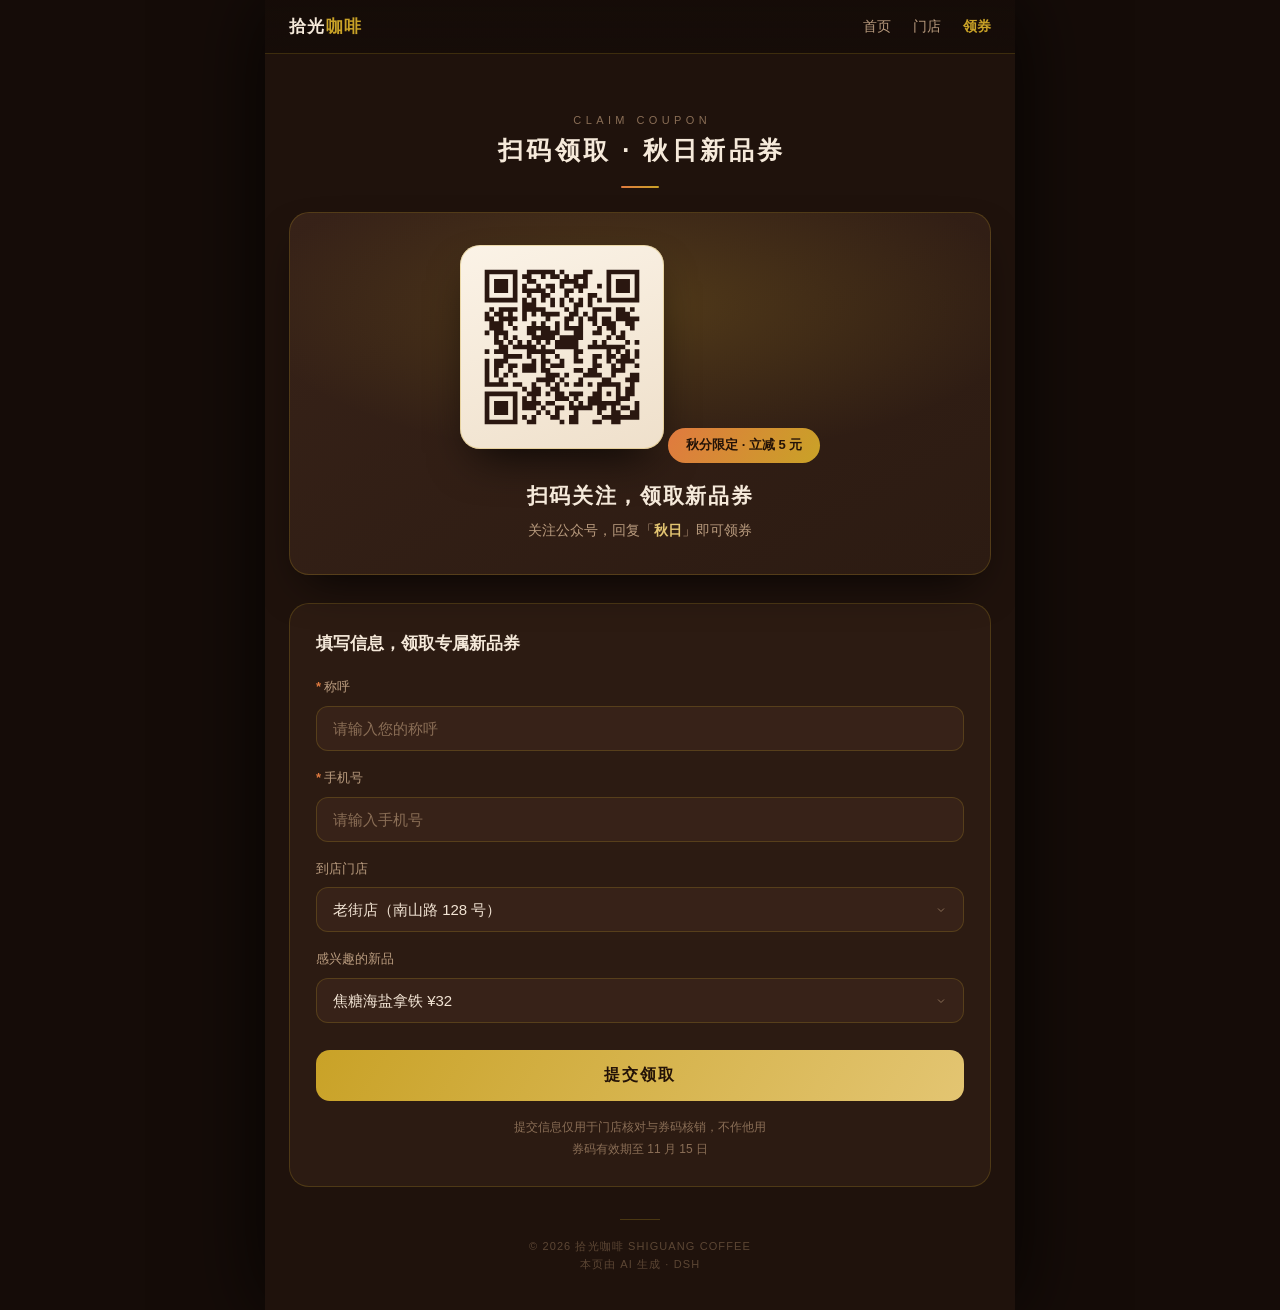
==== promo.html @ 0d2f14d6 "feat: 多页面(门店/领券) + Pexels 摄影图 + 顶部导航" ====
<!doctype html>
<html lang="zh-CN">
<head>
<meta charset="utf-8">
<meta name="viewport" content="width=device-width,initial-scale=1,maximum-scale=1,user-scalable=no,viewport-fit=cover">
<meta name="theme-color" content="#1A0F0A">
<title>扫码领券 · 拾光咖啡</title>
<style>
  :root{
    --bg-deep:#150C08;--bg:#1F120C;--card:#2C1B12;--card-2:#372218;
    --line:rgba(201,162,39,.22);--gold:#C9A227;--gold-lt:#E3C572;
    --caramel:#E07A3F;--cream:#F5E9DA;--text:#F2E4D4;--text-dim:#B99B7E;
    --text-mute:#8A6E56;--success:#7FB56A;--radius:20px;
  }
  *{margin:0;padding:0;box-sizing:border-box;-webkit-tap-highlight-color:transparent}
  html{-webkit-text-size-adjust:100%}
  body{
    background:var(--bg-deep);color:var(--text);
    font-family:"PingFang SC","Hiragino Sans GB","Microsoft YaHei",sans-serif;
    line-height:1.6;overflow-x:hidden;
  }
  #page{max-width:750px;margin:0 auto;position:relative;background:var(--bg);box-shadow:0 0 80px rgba(0,0,0,.8);overflow:hidden}

  .nav{
    position:sticky;top:0;z-index:60;display:flex;align-items:center;justify-content:space-between;
    padding:13px 24px calc(13px + env(safe-area-inset-top));
    background:linear-gradient(180deg,rgba(21,12,8,.96),rgba(21,12,8,.86));
    backdrop-filter:blur(10px);border-bottom:1px solid var(--line);
  }
  .nav .logo{font-size:17px;font-weight:700;color:var(--cream);letter-spacing:.08em}
  .nav .logo span{color:var(--gold)}
  .nav .menu{display:flex;gap:22px;font-size:14px}
  .nav .menu a{text-decoration:none;color:var(--text-dim);transition:color .2s}
  .nav .menu a.on{color:var(--gold);font-weight:600}

  section{padding:0 24px}
  .sec-head{text-align:center;padding:58px 0 24px}
  .sec-head .en{font-size:11px;letter-spacing:.4em;text-indent:.4em;color:var(--text-mute);text-transform:uppercase}
  .sec-head h2{font-size:25px;font-weight:700;color:var(--cream);letter-spacing:.14em;text-indent:.14em}
  .sec-head .bar{width:38px;height:2px;margin:16px auto 0;border-radius:2px;background:linear-gradient(90deg,var(--caramel),var(--gold))}

  .claim{
    position:relative;border-radius:var(--radius);overflow:hidden;text-align:center;
    background:linear-gradient(150deg,#372218,#2C1B12);border:1px solid var(--line);
    box-shadow:0 20px 46px -18px rgba(0,0,0,.85);padding:32px 24px;
  }
  .claim::before{content:"";position:absolute;inset:0;pointer-events:none;
    background:radial-gradient(80% 60% at 50% 26%,rgba(201,162,39,.2),transparent 70%)}
  .claim .qr-wrap{position:relative;display:inline-block;padding:20px;border-radius:20px;
    background:linear-gradient(160deg,#FBF3E7,#EFE0CB);
    box-shadow:0 20px 46px -16px rgba(0,0,0,.85),0 0 0 1px rgba(201,162,39,.3) inset}
  .claim .qr-wrap img{display:block;width:164px;height:164px}
  .claim .tag{position:relative;display:inline-block;margin-top:18px;padding:7px 18px;border-radius:999px;
    background:linear-gradient(120deg,var(--caramel),var(--gold));color:#231207;font-weight:700;font-size:13px}
  .claim .title{position:relative;margin-top:16px;font-size:21px;font-weight:700;color:var(--cream);letter-spacing:.08em}
  .claim .sub{position:relative;margin-top:8px;font-size:13.5px;color:var(--text-dim)}
  .claim .sub b{color:var(--gold-lt)}

  .form-card{margin-top:28px;background:var(--card);border:1px solid var(--line);border-radius:var(--radius);padding:26px}
  .form-card .title{margin-bottom:20px;font-size:17px;font-weight:600;color:var(--cream)}
  .form-row{margin-bottom:17px}
  .form-row .lbl{font-size:13px;color:var(--text-dim);margin-bottom:8px}
  .form-row .req{color:var(--caramel);font-weight:700;margin-right:3px}
  .form-row input,.form-row select{
    width:100%;padding:13px 16px;border-radius:12px;font-size:15px;color:var(--text);
    background:var(--card-2);border:1px solid var(--line);outline:none;transition:border-color .2s;
    font-family:inherit;appearance:none;
  }
  .form-row select{background-image:url("data:image/svg+xml,%3Csvg xmlns='http://www.w3.org/2000/svg' width='12' height='12' viewBox='0 0 24 24' fill='none' stroke='%238A6E56' stroke-width='2'%3E%3Cpath d='M6 9l6 6 6-6'/%3E%3C/svg%3E");
    background-repeat:no-repeat;background-position:right 16px center}
  .form-row input:focus,.form-row select:focus{border-color:var(--gold)}
  .form-row input::placeholder{color:var(--text-mute)}
  .btn-submit{
    width:100%;margin-top:10px;padding:15px;border:none;border-radius:14px;cursor:pointer;
    background:linear-gradient(120deg,var(--gold),#E3C572);color:#231207;font-size:16px;font-weight:700;
    letter-spacing:.12em;transition:opacity .2s,transform .1s;font-family:inherit;
  }
  .btn-submit:active{transform:scale(.985)}
  .btn-submit:disabled{opacity:.55;cursor:not-allowed}

  .result{display:none;margin-top:18px;padding:18px;border-radius:14px;
    background:rgba(127,181,106,.12);border:1px solid rgba(127,181,106,.4);text-align:center}
  .result.show{display:block;animation:fade .4s ease}
  .result.warn{background:rgba(224,122,63,.12);border-color:rgba(224,122,63,.45)}
  @keyframes fade{from{opacity:0;transform:translateY(6px)}to{opacity:1;transform:none}}
  .result .icon{width:52px;height:52px;border-radius:50%;background:rgba(127,181,106,.2);
    display:flex;align-items:center;justify-content:center;margin:0 auto 12px;font-size:26px;color:var(--success)}
  .result.warn .icon{background:rgba(224,122,63,.2);color:var(--caramel)}
  .result .t1{font-size:16px;font-weight:700;color:var(--cream)}
  .result .t2{margin-top:6px;font-size:12.5px;color:var(--text-dim);line-height:1.7}

  .err{color:var(--caramel);font-size:12.5px;margin-top:-8px;margin-bottom:12px;display:none}
  .err.show{display:block}

  .tips{margin-top:16px;font-size:12px;color:var(--text-mute);text-align:center;line-height:1.8}
  .footer{margin-top:32px;text-align:center;font-size:11px;color:#5C4634;letter-spacing:.1em;padding-bottom:36px}
  .footer .rule{width:40px;height:1px;margin:0 auto 18px;background:rgba(201,162,39,.25)}
</style>
</head>
<body>
<div id="page">

  <nav class="nav">
    <div class="logo">拾光<span>咖啡</span></div>
    <div class="menu">
      <a href="index.html">首页</a>
      <a href="store.html">门店</a>
      <a href="promo.html" class="on">领券</a>
    </div>
  </nav>

  <section>
    <div class="sec-head">
      <div class="en">Claim Coupon</div>
      <h2>扫码领取 · 秋日新品券</h2>
      <div class="bar"></div>
    </div>

    <div class="claim">
      <div class="qr-wrap"><img src="assets/qr.svg" alt="领取券码二维码"></div>
      <div class="tag">秋分限定 · 立减 5 元</div>
      <div class="title">扫码关注，领取新品券</div>
      <div class="sub">关注公众号，回复「<b>秋日</b>」即可领券</div>
    </div>

    <div class="form-card">
      <div class="title">填写信息，领取专属新品券</div>

      <div class="form-row">
        <div class="lbl"><span class="req">*</span>称呼</div>
        <input type="text" id="name" placeholder="请输入您的称呼" maxlength="20" autocomplete="name">
      </div>

      <div class="form-row">
        <div class="lbl"><span class="req">*</span>手机号</div>
        <input type="tel" id="phone" placeholder="请输入手机号" maxlength="11" inputmode="numeric" autocomplete="tel">
      </div>

      <div class="form-row">
        <div class="lbl">到店门店</div>
        <select id="store">
          <option value="老街店">老街店（南山路 128 号）</option>
          <option value="南山店">南山店（南山路 218 号）</option>
        </select>
      </div>

      <div class="form-row">
        <div class="lbl">感兴趣的新品</div>
        <select id="drink">
          <option value="焦糖海盐拿铁">焦糖海盐拿铁 ¥32</option>
          <option value="桂花冷萃">桂花冷萃 ¥30</option>
          <option value="黑巧摩卡">黑巧摩卡 ¥34</option>
          <option value="都想试试">都想试试</option>
        </select>
      </div>

      <div class="err" id="err"></div>
      <button class="btn-submit" id="submitBtn">提交领取</button>

      <div class="result" id="result">
        <div class="icon" id="resultIcon">✓</div>
        <div class="t1" id="resultTitle">领取成功！</div>
        <div class="t2" id="resultMsg">券码已记录，到店报手机号即可核销</div>
      </div>

      <div class="tips">
        提交信息仅用于门店核对与券码核销，不作他用<br>
        券码有效期至 11 月 15 日
      </div>
    </div>
  </section>

  <div class="footer">
    <div class="rule"></div>
    © 2026 拾光咖啡 SHIGUANG COFFEE<br>
    本页由 AI 生成 · DSH
  </div>

</div>

<script>
/* ============================================================
   表单提交配置
   ------------------------------------------------------------
   GitHub Pages 是纯静态托管, 没有服务器, 表单需投递到外部接收端。
   这里用 FormSubmit.co (免注册、免服务器):
     把下面的邮箱换成你的邮箱, 第一次提交后去邮箱点一次确认链接
     即永久生效 (每个邮箱只需确认一次)。
   未替换邮箱前, 提交会保存在本机 localStorage 兜底, 不会丢数据。
   ============================================================ */
var FORM_ENDPOINT = 'https://formsubmit.co/ajax/YOUR_EMAIL@example.com';

(function () {
  var btn = document.getElementById('submitBtn');
  var errEl = document.getElementById('err');
  var result = document.getElementById('result');
  var resultIcon = document.getElementById('resultIcon');
  var resultTitle = document.getElementById('resultTitle');
  var resultMsg = document.getElementById('resultMsg');

  var LS_KEY = 'shiguang_coupon_records';

  function showErr(msg) { errEl.textContent = msg; errEl.classList.add('show'); }
  function clearErr() { errEl.textContent = ''; errEl.classList.remove('show'); }

  function saveLocal(rec) {
    try {
      var arr = JSON.parse(localStorage.getItem(LS_KEY) || '[]');
      arr.push(rec);
      localStorage.setItem(LS_KEY, JSON.stringify(arr));
    } catch (e) { /* 隐私模式下忽略 */ }
  }

  function showResult(ok, title, msg) {
    resultIcon.textContent = ok ? '\u2713' : '!';
    resultTitle.textContent = title;
    resultMsg.textContent = msg;
    result.classList.toggle('warn', !ok);
    result.classList.add('show');
  }

  btn.addEventListener('click', function () {
    clearErr();

    var name = document.getElementById('name').value.trim();
    var phone = document.getElementById('phone').value.trim();
    var store = document.getElementById('store').value;
    var drink = document.getElementById('drink').value;

    if (!name) { showErr('请填写您的称呼'); document.getElementById('name').focus(); return; }
    if (!/^1[3-9]\d{9}$/.test(phone)) { showErr('请填写正确的 11 位手机号'); document.getElementById('phone').focus(); return; }

    var rec = {
      name: name, phone: phone, store: store, drink: drink,
      page: 'promo', ts: new Date().toLocaleString('zh-CN')
    };
    saveLocal(rec);

    btn.disabled = true;
    btn.textContent = '提交中…';

    // 未配置接收端时直接本地成功(数据已存 localStorage)
    if (FORM_ENDPOINT.indexOf('YOUR_EMAIL') !== -1) {
      setTimeout(function () {
        btn.disabled = false;
        btn.textContent = '提交领取';
        showResult(true, '领取成功！', '券码已记录，到店报手机号即可核销');
      }, 600);
      return;
    }

    fetch(FORM_ENDPOINT, {
      method: 'POST',
      headers: { 'Content-Type': 'application/json', 'Accept': 'application/json' },
      body: JSON.stringify(rec)
    })
      .then(function (r) { return r.ok ? r.json() : Promise.reject(r.status); })
      .then(function () { showResult(true, '领取成功！', '券码已发送，到店报手机号即可核销'); })
      .catch(function () { showResult(false, '已记录（网络异常）', '你的信息已保存在本机，请截图此页到店出示'); })
      .then(function () { btn.disabled = false; btn.textContent = '提交领取'; });
  });
})();
</script>
</body>
</html>
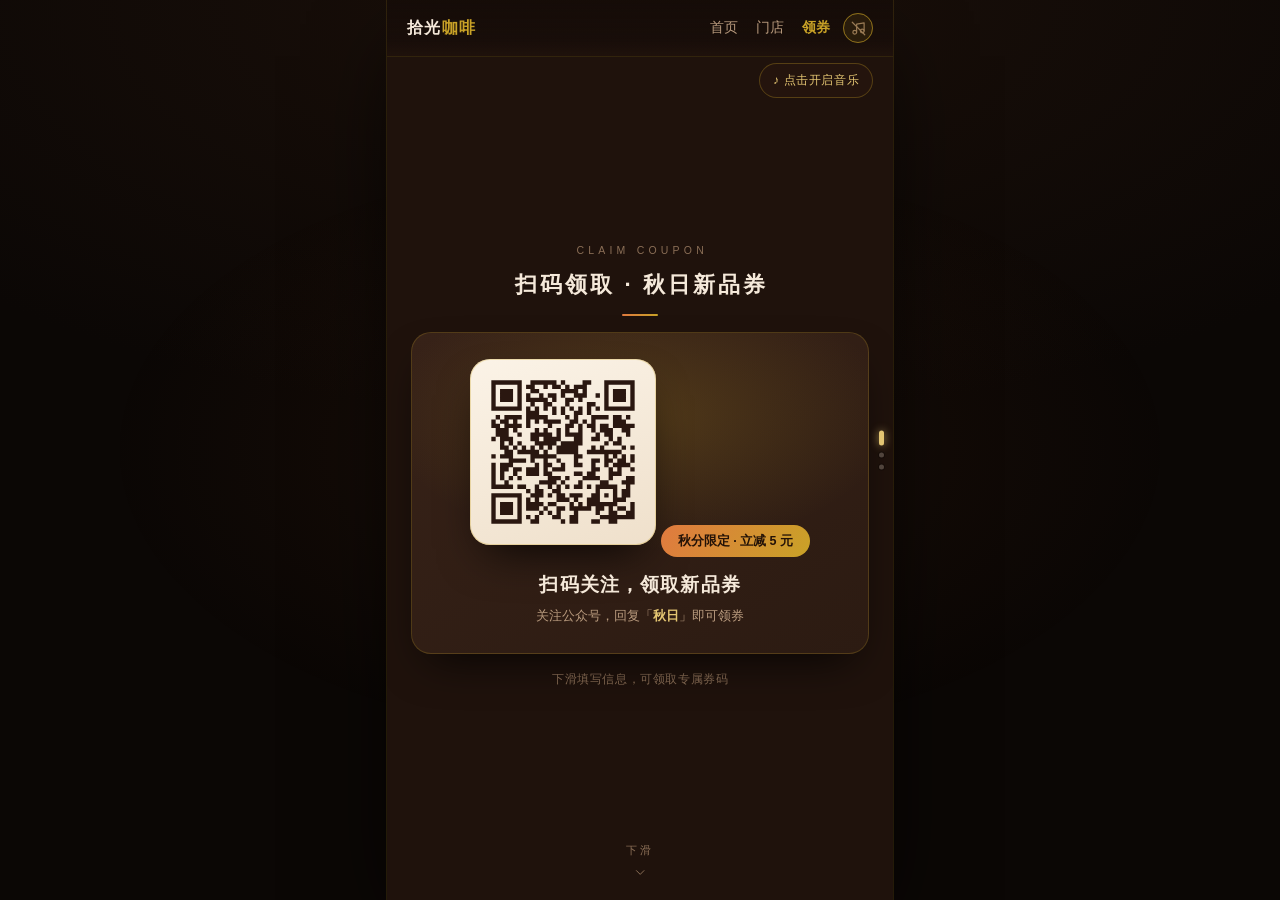
==== commit 7f51c48b: "deploy: 2026-10-04 13:53:29" ====
--- a/promo.html
+++ b/promo.html
@@ -4,6 +4,11 @@
 <meta charset="utf-8">
 <meta name="viewport" content="width=device-width,initial-scale=1,maximum-scale=1,user-scalable=no,viewport-fit=cover">
 <meta name="theme-color" content="#1A0F0A">
+<meta name="description" content="拾光咖啡 · 秋日新品券免费领，立减 5 元。扫码关注回复「秋日」即可领取。">
+<meta property="og:title" content="拾光咖啡 · 秋日新品券">
+<meta property="og:description" content="秋分限定 · 立减 5 元。填写信息即可领取专属券码。">
+<meta property="og:image" content="assets/img/prod-01.webp">
+<meta property="og:type" content="website">
 <title>扫码领券 · 拾光咖啡</title>
 <style>
   :root{
@@ -19,184 +24,271 @@
     font-family:"PingFang SC","Hiragino Sans GB","Microsoft YaHei",sans-serif;
     line-height:1.6;overflow-x:hidden;
   }
-  #page{max-width:750px;margin:0 auto;position:relative;background:var(--bg);box-shadow:0 0 80px rgba(0,0,0,.8);overflow:hidden}
+  #page{background:var(--bg)}
 
   .nav{
-    position:sticky;top:0;z-index:60;display:flex;align-items:center;justify-content:space-between;
-    padding:13px 24px calc(13px + env(safe-area-inset-top));
-    background:linear-gradient(180deg,rgba(21,12,8,.96),rgba(21,12,8,.86));
-    backdrop-filter:blur(10px);border-bottom:1px solid var(--line);
-  }
-  .nav .logo{font-size:17px;font-weight:700;color:var(--cream);letter-spacing:.08em}
+    display:flex;align-items:center;justify-content:space-between;
+    padding:13px 20px calc(13px + env(safe-area-inset-top));
+    background:linear-gradient(180deg,rgba(21,12,8,.94),rgba(21,12,8,.72) 70%,rgba(21,12,8,0));
+    border-bottom:1px solid rgba(201,162,39,.16);
+  }
+  .nav .logo{font-size:16px;font-weight:700;color:var(--cream);letter-spacing:.08em}
   .nav .logo span{color:var(--gold)}
-  .nav .menu{display:flex;gap:22px;font-size:14px}
+  .nav .nav-right{display:flex;align-items:center;gap:13px}
+  .nav .menu{display:flex;gap:18px;font-size:13.5px}
   .nav .menu a{text-decoration:none;color:var(--text-dim);transition:color .2s}
   .nav .menu a.on{color:var(--gold);font-weight:600}
 
-  section{padding:0 24px}
-  .sec-head{text-align:center;padding:58px 0 24px}
-  .sec-head .en{font-size:11px;letter-spacing:.4em;text-indent:.4em;color:var(--text-mute);text-transform:uppercase}
-  .sec-head h2{font-size:25px;font-weight:700;color:var(--cream);letter-spacing:.14em;text-indent:.14em}
-  .sec-head .bar{width:38px;height:2px;margin:16px auto 0;border-radius:2px;background:linear-gradient(90deg,var(--caramel),var(--gold))}
-
+  .sec-head{text-align:center;padding:0 0 16px}
+  .sec-head .en{font-size:10.5px;letter-spacing:.4em;text-indent:.4em;color:var(--text-mute);text-transform:uppercase}
+  .sec-head h2{margin-top:8px;font-size:22px;font-weight:700;color:var(--cream);letter-spacing:.14em;text-indent:.14em}
+  .sec-head .bar{width:36px;height:2px;margin:12px auto 0;border-radius:2px;
+    background:linear-gradient(90deg,var(--caramel),var(--gold))}
+
+  /* ---------- 第 1 屏: 扫码 ---------- */
+  .s-scan{justify-content:center;align-items:center;text-align:center;padding:0 24px 26px}
   .claim{
-    position:relative;border-radius:var(--radius);overflow:hidden;text-align:center;
+    position:relative;border-radius:var(--radius);text-align:center;width:100%;
     background:linear-gradient(150deg,#372218,#2C1B12);border:1px solid var(--line);
-    box-shadow:0 20px 46px -18px rgba(0,0,0,.85);padding:32px 24px;
+    box-shadow:0 20px 46px -18px rgba(0,0,0,.85);padding:26px 22px;
   }
   .claim::before{content:"";position:absolute;inset:0;pointer-events:none;
     background:radial-gradient(80% 60% at 50% 26%,rgba(201,162,39,.2),transparent 70%)}
-  .claim .qr-wrap{position:relative;display:inline-block;padding:20px;border-radius:20px;
+  .claim .qr-wrap{position:relative;display:inline-block;padding:17px;border-radius:20px;
     background:linear-gradient(160deg,#FBF3E7,#EFE0CB);
     box-shadow:0 20px 46px -16px rgba(0,0,0,.85),0 0 0 1px rgba(201,162,39,.3) inset}
-  .claim .qr-wrap img{display:block;width:164px;height:164px}
-  .claim .tag{position:relative;display:inline-block;margin-top:18px;padding:7px 18px;border-radius:999px;
-    background:linear-gradient(120deg,var(--caramel),var(--gold));color:#231207;font-weight:700;font-size:13px}
-  .claim .title{position:relative;margin-top:16px;font-size:21px;font-weight:700;color:var(--cream);letter-spacing:.08em}
-  .claim .sub{position:relative;margin-top:8px;font-size:13.5px;color:var(--text-dim)}
+  .claim .qr-wrap img{display:block;width:152px;height:152px}
+  .claim .tag{position:relative;display:inline-block;margin-top:16px;padding:6px 17px;border-radius:999px;
+    background:linear-gradient(120deg,var(--caramel),var(--gold));color:#231207;font-weight:700;font-size:12.5px}
+  .claim .title{position:relative;margin-top:13px;font-size:19px;font-weight:700;color:var(--cream);letter-spacing:.06em}
+  .claim .sub{position:relative;margin-top:6px;font-size:13px;color:var(--text-dim)}
   .claim .sub b{color:var(--gold-lt)}
-
-  .form-card{margin-top:28px;background:var(--card);border:1px solid var(--line);border-radius:var(--radius);padding:26px}
-  .form-card .title{margin-bottom:20px;font-size:17px;font-weight:600;color:var(--cream)}
-  .form-row{margin-bottom:17px}
-  .form-row .lbl{font-size:13px;color:var(--text-dim);margin-bottom:8px}
+  .scan-note{margin-top:16px;font-size:12px;color:var(--text-mute);letter-spacing:.05em}
+
+  /* 扫码屏压缩: 小屏上若仍超出, 缩小二维码与留白 */
+  .s-scan.is-tight{padding-bottom:18px}
+  .s-scan.is-tight .sec-head{padding-bottom:10px}
+  .s-scan.is-tight .claim{padding:20px 18px}
+  .s-scan.is-tight .claim .qr-wrap{padding:14px}
+  .s-scan.is-tight .claim .qr-wrap img{width:136px;height:136px}
+  .s-scan.is-tight .scan-note{margin-top:12px}
+
+  .s-scan.is-tighter .sec-head .en{display:none}
+  .s-scan.is-tighter .sec-head h2{font-size:18px;margin-top:0}
+  .s-scan.is-tighter .sec-head .bar{display:none}
+  .s-scan.is-tighter .claim{padding:16px 14px}
+  .s-scan.is-tighter .claim .qr-wrap{padding:12px}
+  .s-scan.is-tighter .claim .qr-wrap img{width:118px;height:118px}
+  .s-scan.is-tighter .claim .tag{margin-top:11px;font-size:12px;padding:5px 14px}
+  .s-scan.is-tighter .claim .title{font-size:16.5px;margin-top:9px}
+  .s-scan.is-tighter .claim .sub{font-size:12px;margin-top:5px}
+  .s-scan.is-tighter .scan-note{margin-top:9px;font-size:11px}
+
+  /* ---------- 第 2 屏: 表单 ---------- */
+  .s-form{justify-content:center;padding:0 24px 22px}
+  .form-card{background:var(--card);border:1px solid var(--line);border-radius:var(--radius);padding:22px}
+  .form-row{margin-bottom:15px}
+  .form-row .lbl{font-size:12.5px;color:var(--text-dim);margin-bottom:7px}
   .form-row .req{color:var(--caramel);font-weight:700;margin-right:3px}
   .form-row input,.form-row select{
-    width:100%;padding:13px 16px;border-radius:12px;font-size:15px;color:var(--text);
+    width:100%;padding:12px 15px;border-radius:12px;font-size:15px;color:var(--text);
     background:var(--card-2);border:1px solid var(--line);outline:none;transition:border-color .2s;
     font-family:inherit;appearance:none;
   }
   .form-row select{background-image:url("data:image/svg+xml,%3Csvg xmlns='http://www.w3.org/2000/svg' width='12' height='12' viewBox='0 0 24 24' fill='none' stroke='%238A6E56' stroke-width='2'%3E%3Cpath d='M6 9l6 6 6-6'/%3E%3C/svg%3E");
-    background-repeat:no-repeat;background-position:right 16px center}
+    background-repeat:no-repeat;background-position:right 15px center}
   .form-row input:focus,.form-row select:focus{border-color:var(--gold)}
   .form-row input::placeholder{color:var(--text-mute)}
   .btn-submit{
-    width:100%;margin-top:10px;padding:15px;border:none;border-radius:14px;cursor:pointer;
-    background:linear-gradient(120deg,var(--gold),#E3C572);color:#231207;font-size:16px;font-weight:700;
+    width:100%;margin-top:6px;padding:14px;border:none;border-radius:14px;cursor:pointer;
+    background:linear-gradient(120deg,var(--gold),#E3C572);color:#231207;font-size:15.5px;font-weight:700;
     letter-spacing:.12em;transition:opacity .2s,transform .1s;font-family:inherit;
   }
   .btn-submit:active{transform:scale(.985)}
   .btn-submit:disabled{opacity:.55;cursor:not-allowed}
-
-  .result{display:none;margin-top:18px;padding:18px;border-radius:14px;
-    background:rgba(127,181,106,.12);border:1px solid rgba(127,181,106,.4);text-align:center}
-  .result.show{display:block;animation:fade .4s ease}
-  .result.warn{background:rgba(224,122,63,.12);border-color:rgba(224,122,63,.45)}
-  @keyframes fade{from{opacity:0;transform:translateY(6px)}to{opacity:1;transform:none}}
-  .result .icon{width:52px;height:52px;border-radius:50%;background:rgba(127,181,106,.2);
-    display:flex;align-items:center;justify-content:center;margin:0 auto 12px;font-size:26px;color:var(--success)}
-  .result.warn .icon{background:rgba(224,122,63,.2);color:var(--caramel)}
-  .result .t1{font-size:16px;font-weight:700;color:var(--cream)}
-  .result .t2{margin-top:6px;font-size:12.5px;color:var(--text-dim);line-height:1.7}
-
-  .err{color:var(--caramel);font-size:12.5px;margin-top:-8px;margin-bottom:12px;display:none}
+  .err{color:var(--caramel);font-size:12.5px;margin-top:-6px;margin-bottom:10px;display:none}
   .err.show{display:block}
-
-  .tips{margin-top:16px;font-size:12px;color:var(--text-mute);text-align:center;line-height:1.8}
-  .footer{margin-top:32px;text-align:center;font-size:11px;color:#5C4634;letter-spacing:.1em;padding-bottom:36px}
-  .footer .rule{width:40px;height:1px;margin:0 auto 18px;background:rgba(201,162,39,.25)}
+  .tips{margin-top:13px;font-size:11.5px;color:var(--text-mute);text-align:center;line-height:1.75}
+
+  /* ---------- 表单屏压缩: 由 h5-core.js 实测溢出后加类 ----------
+     目的: 小屏(320x568 / 360x640)上表单也必须完整放进一个 9:16 页面。
+     第一级 is-tight 收紧间距; 第二级 is-tighter 进一步缩小并精简表头。 */
+  .s-form.is-tight .sec-head{padding-bottom:9px}
+  .s-form.is-tight .sec-head h2{font-size:19px;margin-top:6px}
+  .s-form.is-tight .sec-head .bar{margin-top:9px}
+  .s-form.is-tight .form-card{padding:16px}
+  .s-form.is-tight .form-row{margin-bottom:10px}
+  .s-form.is-tight .form-row .lbl{margin-bottom:5px}
+  .s-form.is-tight .form-row input,.s-form.is-tight .form-row select{padding:10px 13px;font-size:14.5px}
+  .s-form.is-tight .btn-submit{padding:12px;font-size:15px}
+  .s-form.is-tight .tips{margin-top:9px;font-size:11px;line-height:1.6}
+
+  .s-form.is-tighter .sec-head{padding-bottom:8px}
+  .s-form.is-tighter .sec-head .en{display:none}
+  .s-form.is-tighter .sec-head h2{font-size:17px;margin-top:0}
+  .s-form.is-tighter .sec-head .bar{display:none}
+  .s-form.is-tighter .form-card{padding:13px}
+  .s-form.is-tighter .form-row{margin-bottom:8px}
+  .s-form.is-tighter .form-row .lbl{font-size:12px;margin-bottom:4px}
+  .s-form.is-tighter .form-row input,.s-form.is-tighter .form-row select{padding:9px 12px;font-size:14px;border-radius:10px}
+  .s-form.is-tighter .btn-submit{padding:11px;font-size:14.5px;margin-top:2px;border-radius:12px}
+  .s-form.is-tighter .err{margin-bottom:7px}
+  .s-form.is-tighter .tips{margin-top:7px;font-size:10.5px;line-height:1.5}
+
+  /* ---------- 第 3 屏: 成功 ---------- */
+  .s-done{justify-content:center;align-items:center;text-align:center;padding:0 30px 30px}
+  .done-badge{
+    width:92px;height:92px;border-radius:50%;display:flex;align-items:center;justify-content:center;
+    background:radial-gradient(circle at 50% 38%,rgba(127,181,106,.28),rgba(127,181,106,.08));
+    border:1px solid rgba(127,181,106,.45);font-size:42px;color:var(--success);
+    animation:pop .5s cubic-bezier(.2,.9,.3,1.2);
+  }
+  @keyframes pop{from{opacity:0;transform:scale(.7)}to{opacity:1;transform:none}}
+  .done-t1{margin-top:22px;font-size:23px;font-weight:800;color:var(--cream);letter-spacing:.08em}
+  .done-t2{margin-top:10px;font-size:13.5px;color:var(--text-dim);line-height:1.8;max-width:26ch}
+  .done-code{
+    margin-top:22px;padding:14px 26px;border-radius:15px;
+    background:rgba(201,162,39,.09);border:1px dashed rgba(201,162,39,.42);
+  }
+  .done-code .k{font-size:10.5px;color:var(--text-mute);letter-spacing:.22em}
+  .done-code .v{margin-top:5px;font-size:20px;font-weight:700;color:var(--gold-lt);
+    font-family:Georgia,serif;letter-spacing:.13em}
+  .done-actions{margin-top:26px;display:flex;gap:12px}
+  .done-actions a{
+    padding:12px 24px;border-radius:12px;font-size:14px;font-weight:600;
+    text-decoration:none;letter-spacing:.06em;
+  }
+  .done-actions .a1{background:linear-gradient(120deg,var(--gold),#E3C572);color:#231207}
+  .done-actions .a2{background:rgba(245,233,218,.07);color:var(--text-dim);
+    border:1px solid rgba(245,233,218,.12)}
+  .done-foot{margin-top:26px;font-size:10.5px;color:#5C4634;letter-spacing:.1em;line-height:1.9}
 </style>
+<!-- H5 通用核心: 9:16 翻页舞台 + 背景音乐。须在本页样式之后引入 -->
+<link rel="stylesheet" href="assets/h5-core.css">
 </head>
 <body>
 <div id="page">
 
   <nav class="nav">
     <div class="logo">拾光<span>咖啡</span></div>
-    <div class="menu">
-      <a href="index.html">首页</a>
-      <a href="store.html">门店</a>
-      <a href="promo.html" class="on">领券</a>
+    <div class="nav-right">
+      <div class="menu">
+        <a href="index.html">首页</a>
+        <a href="store.html">门店</a>
+        <a href="promo.html" class="on">领券</a>
+      </div>
+      <!-- 音乐开关停靠点: 与首页一致, 统一放导航右上角 -->
+      <span data-bgm-slot></span>
     </div>
   </nav>
 
-  <section>
-    <div class="sec-head">
-      <div class="en">Claim Coupon</div>
-      <h2>扫码领取 · 秋日新品券</h2>
-      <div class="bar"></div>
-    </div>
-
-    <div class="claim">
-      <div class="qr-wrap"><img src="assets/qr.svg" alt="领取券码二维码"></div>
-      <div class="tag">秋分限定 · 立减 5 元</div>
-      <div class="title">扫码关注，领取新品券</div>
-      <div class="sub">关注公众号，回复「<b>秋日</b>」即可领券</div>
-    </div>
-
-    <div class="form-card">
-      <div class="title">填写信息，领取专属新品券</div>
-
-      <div class="form-row">
-        <div class="lbl"><span class="req">*</span>称呼</div>
-        <input type="text" id="name" placeholder="请输入您的称呼" maxlength="20" autocomplete="name">
-      </div>
-
-      <div class="form-row">
-        <div class="lbl"><span class="req">*</span>手机号</div>
-        <input type="tel" id="phone" placeholder="请输入手机号" maxlength="11" inputmode="numeric" autocomplete="tel">
-      </div>
-
-      <div class="form-row">
-        <div class="lbl">到店门店</div>
-        <select id="store">
-          <option value="老街店">老街店（南山路 128 号）</option>
-          <option value="南山店">南山店（南山路 218 号）</option>
-        </select>
-      </div>
-
-      <div class="form-row">
-        <div class="lbl">感兴趣的新品</div>
-        <select id="drink">
-          <option value="焦糖海盐拿铁">焦糖海盐拿铁 ¥32</option>
-          <option value="桂花冷萃">桂花冷萃 ¥30</option>
-          <option value="黑巧摩卡">黑巧摩卡 ¥34</option>
-          <option value="都想试试">都想试试</option>
-        </select>
-      </div>
-
-      <div class="err" id="err"></div>
-      <button class="btn-submit" id="submitBtn">提交领取</button>
-
-      <div class="result" id="result">
-        <div class="icon" id="resultIcon">✓</div>
-        <div class="t1" id="resultTitle">领取成功！</div>
-        <div class="t2" id="resultMsg">券码已记录，到店报手机号即可核销</div>
-      </div>
-
-      <div class="tips">
-        提交信息仅用于门店核对与券码核销，不作他用<br>
-        券码有效期至 11 月 15 日
-      </div>
-    </div>
-  </section>
-
-  <div class="footer">
-    <div class="rule"></div>
-    © 2026 拾光咖啡 SHIGUANG COFFEE<br>
-    本页由 AI 生成 · DSH
+  <div class="h5-scroll">
+
+    <!-- ---------- 第 1 屏 · 扫码 ---------- -->
+    <section class="screen s-scan">
+      <div class="sec-head">
+        <div class="en">Claim Coupon</div>
+        <h2>扫码领取 · 秋日新品券</h2>
+        <div class="bar"></div>
+      </div>
+
+      <div class="claim">
+        <div class="qr-wrap"><img src="assets/qr.svg" alt="领取券码二维码"></div>
+        <div class="tag">秋分限定 · 立减 5 元</div>
+        <div class="title">扫码关注，领取新品券</div>
+        <div class="sub">关注公众号，回复「<b>秋日</b>」即可领券</div>
+      </div>
+
+      <div class="scan-note">下滑填写信息，可领取专属券码</div>
+    </section>
+
+    <!-- ---------- 第 2 屏 · 填写信息 ---------- -->
+    <section class="screen s-form">
+      <div class="sec-head">
+        <div class="en">Your Info</div>
+        <h2>填写信息</h2>
+        <div class="bar"></div>
+      </div>
+
+      <div class="form-card">
+        <div class="form-row">
+          <label class="lbl" for="name"><span class="req">*</span>称呼</label>
+          <input type="text" id="name" placeholder="请输入您的称呼" maxlength="20" autocomplete="name">
+        </div>
+
+        <div class="form-row">
+          <label class="lbl" for="phone"><span class="req">*</span>手机号</label>
+          <input type="tel" id="phone" placeholder="请输入手机号" maxlength="11" inputmode="numeric" autocomplete="tel">
+        </div>
+
+        <div class="form-row">
+          <label class="lbl" for="store">到店门店</label>
+          <select id="store">
+            <option value="老街店">老街店（南山路 128 号）</option>
+            <option value="南山店">南山店（南山路 218 号）</option>
+          </select>
+        </div>
+
+        <div class="form-row">
+          <label class="lbl" for="drink">感兴趣的新品</label>
+          <select id="drink">
+            <option value="焦糖海盐拿铁">焦糖海盐拿铁 ¥32</option>
+            <option value="桂花冷萃">桂花冷萃 ¥30</option>
+            <option value="黑巧摩卡">黑巧摩卡 ¥34</option>
+            <option value="都想试试">都想试试</option>
+          </select>
+        </div>
+
+        <div class="err" id="err"></div>
+        <button class="btn-submit" id="submitBtn">提交领取</button>
+
+        <div class="tips">
+          提交信息仅用于门店核对与券码核销，不作他用<br>
+          券码有效期至 11 月 15 日
+        </div>
+      </div>
+    </section>
+
+    <!-- ---------- 第 3 屏 · 领取成功 ---------- -->
+    <section class="screen s-done">
+      <div class="done-badge" id="doneIcon">✓</div>
+      <div class="done-t1" id="doneTitle">领取成功！</div>
+      <div class="done-t2" id="doneMsg">券码已记录，到店报手机号即可核销</div>
+      <div class="done-code">
+        <div class="k">专属券码</div>
+        <div class="v" id="doneCode">— — — —</div>
+      </div>
+      <div class="done-actions">
+        <a class="a1" href="store.html">查看门店</a>
+        <a class="a2" href="index.html">回首页</a>
+      </div>
+      <div class="done-foot">
+        © 2026 拾光咖啡 SHIGUANG COFFEE<br>
+        本页由 AI 生成 · DSH
+      </div>
+    </section>
+
   </div>
-
 </div>
 
 <script>
 /* ============================================================
    表单提交配置
    ------------------------------------------------------------
-   GitHub Pages 是纯静态托管, 没有服务器, 表单需投递到外部接收端。
-   这里用 FormSubmit.co (免注册、免服务器):
-     把下面的邮箱换成你的邮箱, 第一次提交后去邮箱点一次确认链接
-     即永久生效 (每个邮箱只需确认一次)。
-   未替换邮箱前, 提交会保存在本机 localStorage 兜底, 不会丢数据。
+   GitHub Pages 是纯静态托管, 没有服务器, 表单投递到 FormSubmit.co
+   (免注册、免服务器) 再转发到邮箱。
+   接收邮箱: 469424131@qq.com
    ============================================================ */
-var FORM_ENDPOINT = 'https://formsubmit.co/ajax/YOUR_EMAIL@example.com';
+var FORM_ENDPOINT = 'https://formsubmit.co/ajax/469424131@qq.com';
 
 (function () {
   var btn = document.getElementById('submitBtn');
   var errEl = document.getElementById('err');
-  var result = document.getElementById('result');
-  var resultIcon = document.getElementById('resultIcon');
-  var resultTitle = document.getElementById('resultTitle');
-  var resultMsg = document.getElementById('resultMsg');
+
+  var doneIcon = document.getElementById('doneIcon');
+  var doneTitle = document.getElementById('doneTitle');
+  var doneMsg = document.getElementById('doneMsg');
+  var doneCode = document.getElementById('doneCode');
 
   var LS_KEY = 'shiguang_coupon_records';
 
@@ -211,12 +303,20 @@
     } catch (e) { /* 隐私模式下忽略 */ }
   }
 
-  function showResult(ok, title, msg) {
-    resultIcon.textContent = ok ? '\u2713' : '!';
-    resultTitle.textContent = title;
-    resultMsg.textContent = msg;
-    result.classList.toggle('warn', !ok);
-    result.classList.add('show');
+  /** 生成 8 位券码: SG + 6 位(时间戳低位 + 随机), 便于到店核对 */
+  function makeCode(phone) {
+    var base = (Date.now() % 1000000).toString(36).toUpperCase();
+    var tail = phone.slice(-4);
+    return 'SG' + tail + base.slice(-4);
+  }
+
+  function goDone() {
+    // 翻到第 3 屏(成功页)
+    if (window.H5Flip) window.H5Flip.goTo(2, true);
+    else {
+      var s = document.querySelectorAll('.screen');
+      if (s[2]) s[2].scrollIntoView();
+    }
   }
 
   btn.addEventListener('click', function () {
@@ -230,8 +330,9 @@
     if (!name) { showErr('请填写您的称呼'); document.getElementById('name').focus(); return; }
     if (!/^1[3-9]\d{9}$/.test(phone)) { showErr('请填写正确的 11 位手机号'); document.getElementById('phone').focus(); return; }
 
+    var code = makeCode(phone);
     var rec = {
-      name: name, phone: phone, store: store, drink: drink,
+      name: name, phone: phone, store: store, drink: drink, code: code,
       page: 'promo', ts: new Date().toLocaleString('zh-CN')
     };
     saveLocal(rec);
@@ -239,27 +340,43 @@
     btn.disabled = true;
     btn.textContent = '提交中…';
 
-    // 未配置接收端时直接本地成功(数据已存 localStorage)
-    if (FORM_ENDPOINT.indexOf('YOUR_EMAIL') !== -1) {
-      setTimeout(function () {
-        btn.disabled = false;
-        btn.textContent = '提交领取';
-        showResult(true, '领取成功！', '券码已记录，到店报手机号即可核销');
-      }, 600);
-      return;
+    function finish(ok, title, msg) {
+      doneIcon.textContent = ok ? '\u2713' : '!';
+      doneIcon.style.color = ok ? 'var(--success)' : 'var(--caramel)';
+      doneTitle.textContent = title;
+      doneMsg.textContent = msg;
+      doneCode.textContent = code;
+      btn.disabled = false;
+      btn.textContent = '提交领取';
+      goDone();
     }
 
-    fetch(FORM_ENDPOINT, {
-      method: 'POST',
-      headers: { 'Content-Type': 'application/json', 'Accept': 'application/json' },
-      body: JSON.stringify(rec)
-    })
+    var fd = new FormData();
+    fd.append('_subject', '【拾光咖啡】新的领券申请 · ' + name);
+    fd.append('_template', 'table');
+    fd.append('_captcha', 'false');
+    fd.append('称呼', name);
+    fd.append('手机号', phone);
+    fd.append('到店门店', store);
+    fd.append('感兴趣新品', drink);
+    fd.append('券码', code);
+    fd.append('来源页', 'promo');
+    fd.append('提交时间', rec.ts);
+
+    fetch(FORM_ENDPOINT, { method: 'POST', body: fd })
       .then(function (r) { return r.ok ? r.json() : Promise.reject(r.status); })
-      .then(function () { showResult(true, '领取成功！', '券码已发送，到店报手机号即可核销'); })
-      .catch(function () { showResult(false, '已记录（网络异常）', '你的信息已保存在本机，请截图此页到店出示'); })
-      .then(function () { btn.disabled = false; btn.textContent = '提交领取'; });
+      .then(function (data) {
+        // FormSubmit 未激活时也返回 HTTP 200, 但 success=false, 必须单独判断
+        var sent = data && (data.success === true || data.success === 'true');
+        if (sent) finish(true, '领取成功！', '券码已发送，到店报手机号即可核销');
+        else finish(false, '已记录', '接收端待激活。信息已存本机，到店报手机号即可');
+      })
+      .catch(function () {
+        finish(true, '领取成功！', '网络较慢，券码已保存在本机，到店报手机号即可核销');
+      });
   });
 })();
 </script>
+<script src="assets/h5-core.js" defer></script>
 </body>
 </html>
--- a/assets/h5-core.css
+++ b/assets/h5-core.css
@@ -0,0 +1,250 @@
+/* ============================================================
+   拾光咖啡 H5 · 通用核心样式  (v2 · 翻页版)
+   ------------------------------------------------------------
+   架构 (关键变更):
+     旧: #page 是 9:16 的「盒子」, 里面是一个长网页靠内部滚动阅读
+         → 内容高达 1.5 ~ 4.7 屏, 即所谓「单个长页面」
+     新: #page 是 9:16 的「舞台」, 内部 .h5-scroll 一屏一页翻动
+         → 每个 .screen 恒等于 1 个 9:16 页面, 页数 = 屏数
+
+   1) 9:16 竖屏舞台 + 翻页容器 + 每屏精确 9:16
+   2) 翻页指示器 / 下滑引导 / 横屏提示
+   3) 背景音乐播放器
+   本文件必须在各页自身 <style> 之后引入, 以便覆盖页面默认布局
+   ============================================================ */
+
+:root{
+  --vh: 100vh;
+  --h5-frame: #0B0705;
+  --h5-navh: 0px;          /* 由 h5-core.js 实测导航高度后写入 */
+}
+@supports (height: 100dvh){
+  :root{ --vh: 100dvh; }
+}
+
+/* ==================== 1. 9:16 舞台 ==================== */
+html, body{ height:100%; }
+
+body{
+  margin:0;
+  background:
+    radial-gradient(120% 78% at 50% 0%, #1B100A 0%, #0B0705 60%),
+    #0B0705;
+  display:flex;
+  align-items:center;
+  justify-content:center;
+  overflow:hidden;
+}
+
+/* 舞台: 宽高由「视口宽高 + 9:16 约束」推导, 二者互为约束故恒为精确 9:16。
+   注意 overflow:hidden —— 它本身不再滚动, 滚动交给 .h5-scroll */
+#page{
+  position:relative;
+  max-width:none !important;
+  margin:0 !important;
+  width:  min(100vw, calc(var(--vh) * 9 / 16));
+  height: min(var(--vh), calc(100vw * 16 / 9));
+  overflow:hidden;              /* 关键: 舞台不滚动 */
+  container-type:size;          /* 提供 cqi/cqh, 供页面内部做等比适配 */
+  box-shadow:
+    0 0 0 1px rgba(201,162,39,.14),
+    0 34px 90px -22px rgba(0,0,0,.95);
+}
+
+/* ==================== 2. 翻页容器 ==================== */
+/* 一屏一页: CSS scroll-snap 原生实现, 无需 JS 也能翻页; JS 仅做增强 */
+.h5-scroll{
+  position:absolute;
+  inset:0;
+  overflow-y:auto;
+  overflow-x:hidden;
+  scroll-snap-type:y mandatory;
+  overscroll-behavior:contain;      /* 阻止橡皮筋 / 下拉刷新 */
+  -webkit-overflow-scrolling:touch;
+  scrollbar-width:none;
+  scroll-behavior:auto;
+}
+.h5-scroll::-webkit-scrollbar{ display:none; }
+
+/* 单个 9:16 页面: 高度恒等于舞台高度, 即恒为精确 9:16。
+   padding-top 让内容避开顶部覆盖式导航 */
+.screen{
+  position:relative;
+  height:100%;
+  box-sizing:border-box;
+  scroll-snap-align:start;
+  scroll-snap-stop:always;          /* 一次手势只翻一页, 不跳页 */
+  overflow:hidden;                  /* 内容超出即裁切, 绝不出现半屏 */
+  padding-top:var(--h5-navh, 0px);
+  display:flex;
+  flex-direction:column;
+}
+
+/* 导航: 覆盖层, 不占据翻页高度, 任何一屏都在同一位置 */
+.nav{
+  position:absolute !important;
+  top:0; left:0; right:0;
+  z-index:60;
+}
+#page > .nav{ position:absolute; }
+
+/* 内容自适应兜底: 由 h5-core.js 实测溢出后逐级加类。
+   这两条对所有页面生效 —— 先去掉底部内边距(纯装饰), 再整体收紧。
+   页面可自行给出更强的 .is-tight / .is-tighter 规则覆盖之。 */
+.screen.is-tight{ padding-bottom:0; }
+.screen.is-tighter{ padding-bottom:0; }
+
+/* 舞台两侧氛围光(仅在视口比 9:16 更宽时可见) */
+@media (min-aspect-ratio: 9/16){
+  body::before{
+    content:""; position:fixed; inset:0; z-index:0; pointer-events:none;
+    background:radial-gradient(58% 46% at 50% 50%, rgba(224,122,63,.075), transparent 72%);
+  }
+  #page{ z-index:1; }
+}
+
+/* ==================== 3. 翻页指示器 ==================== */
+.h5-dots{
+  position:absolute;
+  right:9px; top:50%;
+  transform:translateY(-50%);
+  z-index:70;
+  display:flex; flex-direction:column; align-items:center; gap:7px;
+  pointer-events:none;
+}
+.h5-dots i{
+  display:block;
+  width:5px; height:5px;
+  border-radius:999px;
+  background:rgba(245,233,218,.24);
+  box-shadow:0 0 0 1px rgba(0,0,0,.28);
+  transition:height .34s cubic-bezier(.2,.7,.3,1), background .34s ease, box-shadow .34s ease;
+}
+.h5-dots i.on{
+  height:15px;
+  background:#E3C572;
+  box-shadow:0 0 9px rgba(227,197,114,.7);
+}
+/* 只有 1 屏的页面不显示指示器 */
+.h5-dots.single{ display:none; }
+
+/* ==================== 4. 下滑引导 ==================== */
+.h5-hint{
+  position:absolute;
+  left:50%; bottom:calc(20px + env(safe-area-inset-bottom));
+  transform:translateX(-50%);
+  z-index:5;
+  display:flex; flex-direction:column; align-items:center; gap:5px;
+  color:#8A6E56; font-size:11px; letter-spacing:.3em;
+  pointer-events:none;
+  transition:opacity .45s ease;
+}
+.h5-hint.hide{ opacity:0; }
+.h5-hint svg{ animation:h5HintBounce 1.9s ease-in-out infinite; }
+@keyframes h5HintBounce{
+  0%,100%{ transform:translateY(0); opacity:.45; }
+  50%    { transform:translateY(6px); opacity:1; }
+}
+
+/* ==================== 5. 横屏提示 ==================== */
+.h5-rotate{
+  position:fixed; inset:0; z-index:99999;
+  display:none;
+  flex-direction:column; align-items:center; justify-content:center; gap:18px;
+  background:rgba(11,7,5,.97);
+  color:#E3C572;
+  font-family:"PingFang SC","Microsoft YaHei",-apple-system,sans-serif;
+  font-size:14px; letter-spacing:.16em;
+  text-align:center;
+}
+.h5-rotate svg{ animation:h5Rotate 2.2s ease-in-out infinite; }
+@keyframes h5Rotate{
+  0%,40%{ transform:rotate(0deg); }
+  60%,100%{ transform:rotate(90deg); }
+}
+/* 仅手机横屏(高度很小)时提示; 桌面宽屏不触发 */
+@media (orientation:landscape) and (max-height:520px){
+  .h5-rotate{ display:flex; }
+}
+
+/* ==================== 6. 背景音乐 ==================== */
+.h5-bgm{
+  position:fixed;
+  z-index:9999;
+  width:42px; height:42px;
+  display:flex; align-items:center; justify-content:center;
+  border-radius:50%;
+  background:rgba(38,22,14,.74);
+  border:1px solid rgba(201,162,39,.38);
+  box-shadow:0 6px 20px -6px rgba(0,0,0,.9);
+  -webkit-backdrop-filter:blur(10px);
+  backdrop-filter:blur(10px);
+  color:#E3C572;
+  cursor:pointer;
+  padding:0;
+  transition:opacity .28s ease, transform .18s ease;
+  -webkit-tap-highlight-color:transparent;
+  opacity:0;
+  pointer-events:none;
+}
+.h5-bgm.ready{ opacity:1; pointer-events:auto; }
+.h5-bgm:active{ transform:scale(.88); }
+
+.h5-bgm svg{ width:19px; height:19px; display:block; }
+
+/* 内联模式: 停靠在页面指定插槽内(如首页导航右上角), 视觉上更收敛 */
+.h5-bgm.inline{
+  position:relative;
+  width:30px; height:30px;
+  background:rgba(201,162,39,.10);
+  border-color:rgba(201,162,39,.30);
+  box-shadow:none;
+  -webkit-backdrop-filter:none;
+  backdrop-filter:none;
+  flex:0 0 auto;
+}
+.h5-bgm.inline svg{ width:15px; height:15px; }
+/* 视觉尺寸不变, 但把触摸热区扩大到约 46px, 保证可用性 */
+.h5-bgm.inline::before{
+  content:""; position:absolute; inset:-8px; border-radius:50%;
+}
+
+/* 播放中: 音符图标轻微脉动 */
+.h5-bgm.playing .h5-bgm-icon{ animation:h5BgmPulse 1.7s ease-in-out infinite; }
+@keyframes h5BgmPulse{ 0%,100%{ transform:scale(1); } 50%{ transform:scale(1.14); } }
+
+/* 暂停中: 图标变暗 + 呼吸, 提示可点击 */
+.h5-bgm:not(.playing){ color:#9A7B55; border-color:rgba(201,162,39,.22); }
+.h5-bgm:not(.playing)::after{
+  content:""; position:absolute; inset:-1px; border-radius:50%;
+  border:1px solid rgba(201,162,39,.5);
+  animation:h5BgmRing 1.9s ease-out infinite;
+}
+@keyframes h5BgmRing{
+  0%{ transform:scale(1); opacity:.85; }
+  100%{ transform:scale(1.55); opacity:0; }
+}
+
+/* 首次进入的邀请气泡 */
+.h5-bgm-tip{
+  position:fixed; z-index:9998;
+  display:flex; align-items:center; gap:6px;
+  padding:7px 13px; border-radius:999px;
+  background:rgba(38,22,14,.86);
+  border:1px solid rgba(201,162,39,.3);
+  -webkit-backdrop-filter:blur(10px);
+  backdrop-filter:blur(10px);
+  color:#E3C572; font-size:12px; letter-spacing:.05em;
+  white-space:nowrap;
+  font-family:"PingFang SC","Microsoft YaHei",-apple-system,sans-serif;
+  opacity:0; transform:translateX(8px);
+  transition:opacity .4s ease, transform .4s ease;
+  pointer-events:none;
+}
+.h5-bgm-tip.show{ opacity:1; transform:translateX(0); }
+
+@media (prefers-reduced-motion: reduce){
+  .h5-bgm, .h5-bgm-tip, .h5-bgm-icon, .h5-hint svg, .h5-rotate svg{ animation:none !important; }
+  .h5-bgm{ transition:opacity .2s !important; }
+  .h5-scroll{ scroll-behavior:auto !important; }
+}
